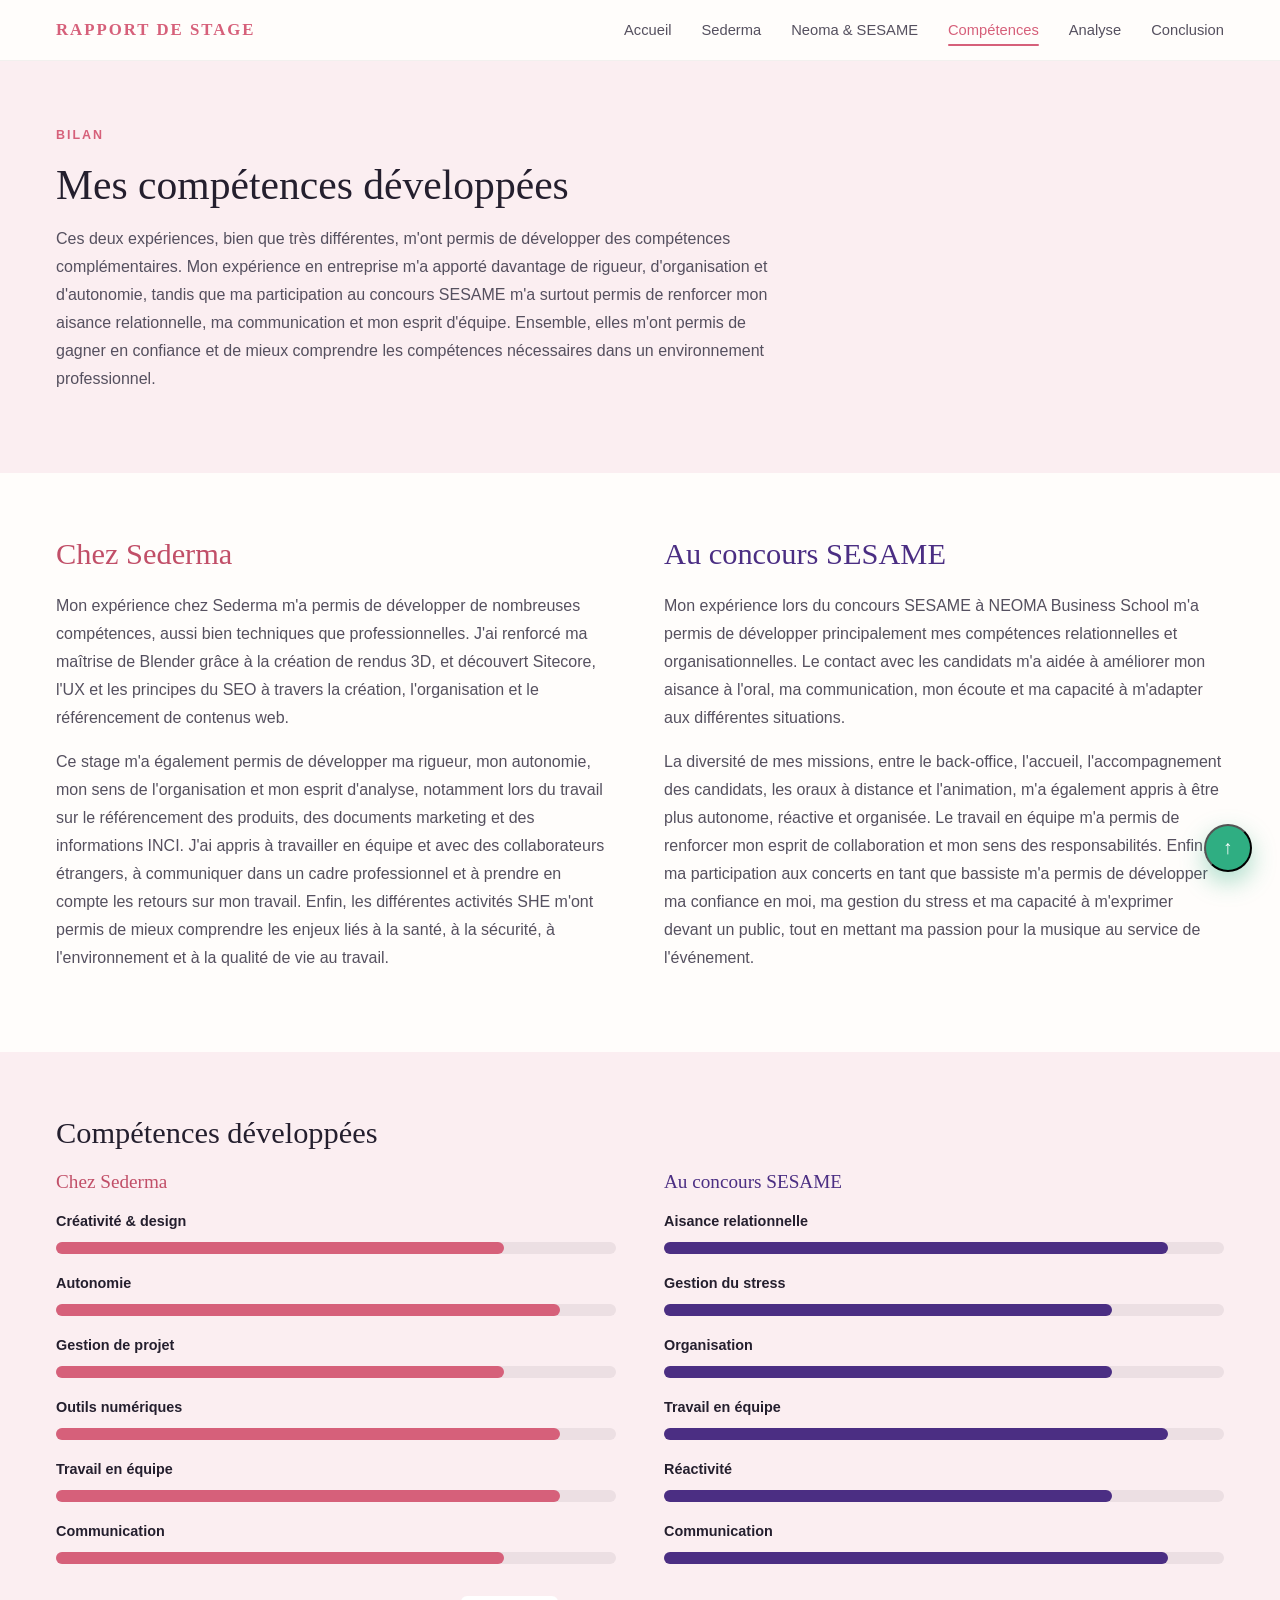
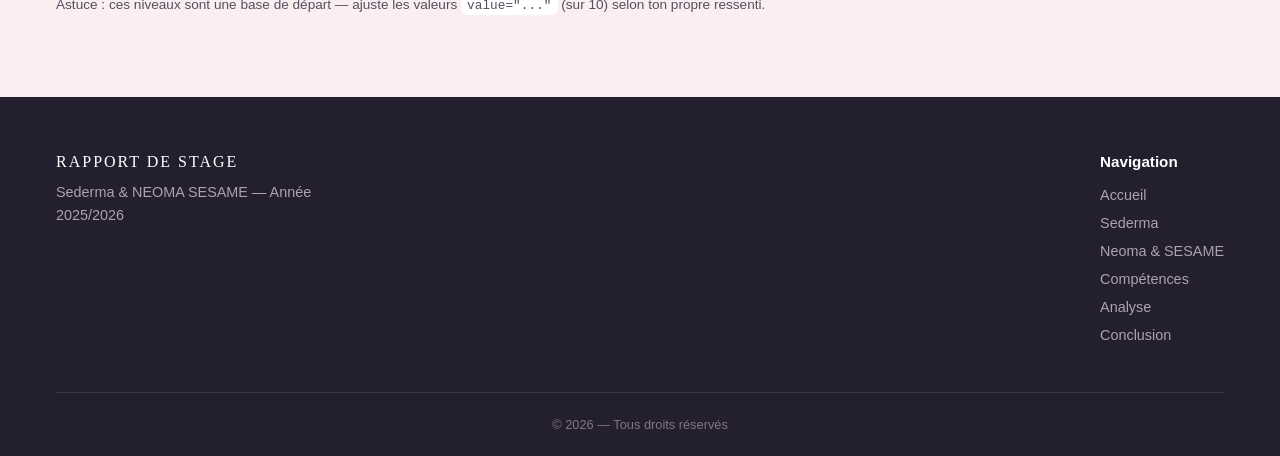
==== competences.html @ 7b4afe29 "Add files via upload" ====
<!DOCTYPE html>
<html lang="fr">
<head>
<meta charset="UTF-8">
<meta name="viewport" content="width=device-width, initial-scale=1.0">
<title>Compétences développées — Rapport de stage</title>
<link rel="preconnect" href="https://fonts.googleapis.com">
<link rel="preconnect" href="https://fonts.gstatic.com" crossorigin>
<link href="https://fonts.googleapis.com/css2?family=Caveat:wght@600&display=swap" rel="stylesheet">
<link rel="stylesheet" href="competences.css">
</head>
<body>

  <header>
    <p>Rapport de stage</p>
    <nav>
      <ul>
        <li><a href="index.html">Accueil</a></li>
        <li><a href="sederma.html">Sederma</a></li>
        <li><a href="neoma-sesame.html">Neoma &amp; SESAME</a></li>
        <li><a href="competences.html" aria-current="page">Compétences</a></li>
        <li><a href="analyse.html">Analyse</a></li>
        <li><a href="conclusion.html">Conclusion</a></li>
      </ul>
    </nav>
  </header>

  <main>

    <section id="intro">
      <p>BILAN</p>
      <h1>Mes compétences développées</h1>
      <p>
        Ces deux expériences, bien que très différentes, m'ont permis de
        développer des compétences complémentaires. Mon expérience en
        entreprise m'a apporté davantage de rigueur, d'organisation et
        d'autonomie, tandis que ma participation au concours SESAME m'a
        surtout permis de renforcer mon aisance relationnelle, ma
        communication et mon esprit d'équipe. Ensemble, elles m'ont permis
        de gagner en confiance et de mieux comprendre les compétences
        nécessaires dans un environnement professionnel.
      </p>
    </section>

    <section id="experiences">
      <article id="exp-sederma" class="reveal">
        <h2>Chez Sederma</h2>
        <p>
          Mon expérience chez Sederma m'a permis de développer de nombreuses
          compétences, aussi bien techniques que professionnelles. J'ai
          renforcé ma maîtrise de Blender grâce à la création de rendus 3D,
          et découvert Sitecore, l'UX et les principes du SEO à travers la
          création, l'organisation et le référencement de contenus web.
        </p>
        <p>
          Ce stage m'a également permis de développer ma rigueur, mon
          autonomie, mon sens de l'organisation et mon esprit d'analyse,
          notamment lors du travail sur le référencement des produits, des
          documents marketing et des informations INCI. J'ai appris à
          travailler en équipe et avec des collaborateurs étrangers, à
          communiquer dans un cadre professionnel et à prendre en compte
          les retours sur mon travail. Enfin, les différentes activités SHE
          m'ont permis de mieux comprendre les enjeux liés à la santé, à la
          sécurité, à l'environnement et à la qualité de vie au travail.
        </p>
      </article>
      <article id="exp-sesame" class="reveal">
        <h2>Au concours SESAME</h2>
        <p>
          Mon expérience lors du concours SESAME à NEOMA Business School
          m'a permis de développer principalement mes compétences
          relationnelles et organisationnelles. Le contact avec les
          candidats m'a aidée à améliorer mon aisance à l'oral, ma
          communication, mon écoute et ma capacité à m'adapter aux
          différentes situations.
        </p>
        <p>
          La diversité de mes missions, entre le back-office, l'accueil,
          l'accompagnement des candidats, les oraux à distance et
          l'animation, m'a également appris à être plus autonome, réactive
          et organisée. Le travail en équipe m'a permis de renforcer mon
          esprit de collaboration et mon sens des responsabilités. Enfin, ma
          participation aux concerts en tant que bassiste m'a permis de
          développer ma confiance en moi, ma gestion du stress et ma
          capacité à m'exprimer devant un public, tout en mettant ma
          passion pour la musique au service de l'événement.
        </p>
      </article>
    </section>

    <section id="niveaux">
      <h2>Compétences développées</h2>
      <div class="skills-columns">
        <div class="reveal">
          <h3>Chez Sederma</h3>
          <ul class="skills">
            <li><label for="s1">Créativité &amp; design</label><progress id="s1" value="8" max="10"></progress></li>
            <li><label for="s2">Autonomie</label><progress id="s2" value="9" max="10"></progress></li>
            <li><label for="s3">Gestion de projet</label><progress id="s3" value="8" max="10"></progress></li>
            <li><label for="s4">Outils numériques</label><progress id="s4" value="9" max="10"></progress></li>
            <li><label for="s5">Travail en équipe</label><progress id="s5" value="9" max="10"></progress></li>
            <li><label for="s6">Communication</label><progress id="s6" value="8" max="10"></progress></li>
          </ul>
        </div>
        <div class="reveal">
          <h3>Au concours SESAME</h3>
          <ul class="skills skills-purple">
            <li><label for="s7">Aisance relationnelle</label><progress id="s7" value="9" max="10"></progress></li>
            <li><label for="s8">Gestion du stress</label><progress id="s8" value="8" max="10"></progress></li>
            <li><label for="s9">Organisation</label><progress id="s9" value="8" max="10"></progress></li>
            <li><label for="s10">Travail en équipe</label><progress id="s10" value="9" max="10"></progress></li>
            <li><label for="s11">Réactivité</label><progress id="s11" value="8" max="10"></progress></li>
            <li><label for="s12">Communication</label><progress id="s12" value="9" max="10"></progress></li>
          </ul>
        </div>
      </div>
      <p class="tip">Astuce : ces niveaux sont une base de départ — ajuste les valeurs <code>value="..."</code> (sur 10) selon ton propre ressenti.</p>
    </section>

  </main>

  <button aria-label="Retourner en haut de la page" onclick="window.scrollTo({top:0,behavior:'smooth'})">↑</button>

  <footer>
    <section>
      <p>Rapport de stage</p>
      <p>Sederma &amp; NEOMA SESAME — Année 2025/2026</p>
    </section>
    <nav>
      <h3>Navigation</h3>
      <ul>
        <li><a href="index.html">Accueil</a></li>
        <li><a href="sederma.html">Sederma</a></li>
        <li><a href="neoma-sesame.html">Neoma &amp; SESAME</a></li>
        <li><a href="competences.html">Compétences</a></li>
        <li><a href="analyse.html">Analyse</a></li>
        <li><a href="conclusion.html">Conclusion</a></li>
      </ul>
    </nav>
    <p>&copy; 2026 — Tous droits réservés</p>
  </footer>

  <script src="reveal.js" defer></script>
</body>
</html>
---- competences.css ----
:root{
  --pink: #d6607a; --pink-dark: #c14f68; --pink-pale: #fbeef1;
  --purple: #4b2e83; --green: #2fae82;
  --ink: #241f2e; --ink-soft: #55505f; --cream: #fffdfb;
  --font-display: 'Georgia', 'Iowan Old Style', serif;
  --font-body: -apple-system, BlinkMacSystemFont, 'Segoe UI', Roboto, sans-serif;
}
*{box-sizing:border-box; margin:0; padding:0;}
html{scroll-behavior:smooth;}
body{ font-family: var(--font-body); color: var(--ink); background: var(--cream); }
a{text-decoration:none; color:inherit;}
ul{list-style:none;}
button{font-family:inherit; cursor:pointer;}

header{
  display:flex; align-items:center; justify-content:space-between;
  padding: 20px 56px; background: var(--cream); position: sticky; top:0; z-index: 50;
  border-bottom: 1px solid rgba(0,0,0,0.05);
}
header > p{ font-family: var(--font-display); font-size: 1.05rem; letter-spacing: 2px; color: var(--pink); font-weight: 600; text-transform: uppercase; }
header nav ul{ display:flex; gap: 30px; font-size: 0.92rem; font-weight: 500; }
header nav a{ position: relative; color: var(--ink-soft); padding-bottom: 6px; transition: color .2s ease; }
header nav a:hover{ color: var(--pink); }
header nav a[aria-current="page"]{ color: var(--pink); }
header nav a[aria-current="page"]::after{
  content:""; position:absolute; left:0; right:0; bottom:-2px; height:2px; background: var(--pink); border-radius: 2px;
}

main > section{ padding: 64px 56px; }
main h1{ font-family: var(--font-display); font-size: 2.6rem; font-weight: 400; margin-bottom: 16px; }
main h2{ font-family: var(--font-display); font-size: 1.9rem; font-weight: 400; margin-bottom: 20px; }
main p{ color: var(--ink-soft); line-height: 1.75; margin-bottom: 16px; max-width: 720px; }
main section > p:first-child{ color: var(--pink); font-weight: 700; letter-spacing: 2px; font-size: 0.78rem; margin-bottom: 14px; }
main > section:nth-of-type(odd){ background: var(--pink-pale); }
main > section:nth-of-type(even){ background: var(--cream); }

#experiences{ display:grid; grid-template-columns: 1fr 1fr; gap: 48px; }
#exp-sederma h2{ color: var(--pink-dark); }
#exp-sesame h2{ color: var(--purple); }

.reveal{ opacity: 0; transform: translateY(26px); transition: opacity .7s ease, transform .7s ease; }
.reveal.in-view{ opacity: 1; transform: translateY(0); }
#exp-sesame.reveal{ transition-delay: .12s; }

.skills-columns{ display:grid; grid-template-columns: 1fr 1fr; gap: 48px; margin-top: 12px; }
.skills-columns h3{ font-family: var(--font-display); font-size: 1.2rem; font-weight: 400; margin-bottom: 20px; }
.skills-columns > div:first-child h3{ color: var(--pink-dark); }
.skills-columns > div:last-child h3{ color: var(--purple); }
.skills li{ margin-bottom: 20px; }
.skills label{ display:block; margin-bottom: 8px; font-weight: 600; font-size: 0.9rem; }
progress{ width: 100%; height: 12px; border-radius: 999px; border: none; }
progress::-webkit-progress-bar{ background: #ecdfe3; border-radius: 999px; }
progress::-webkit-progress-value{ background: var(--pink); border-radius: 999px; }
progress::-moz-progress-bar{ background: var(--pink); border-radius: 999px; }
.skills-purple progress::-webkit-progress-value{ background: var(--purple); }
.skills-purple progress::-moz-progress-bar{ background: var(--purple); }
.tip{ margin-top: 8px; font-size: 0.85rem; }
.tip code{ background:#fff; padding: 2px 6px; border-radius: 6px; font-size: 0.8rem; }

body > button{
  position: fixed; bottom: 28px; right: 28px; width: 48px; height: 48px; border-radius: 50%;
  background: var(--green); color: #fff; display:flex; align-items:center; justify-content:center;
  font-size: 1.2rem; box-shadow: 0 10px 24px rgba(47,174,130,0.4); z-index: 60;
}

footer{
  background: var(--ink); color: #cfcad4; padding: 56px 56px 24px;
  display:flex; flex-wrap: wrap; justify-content: space-between; gap: 40px;
}
footer > section{ max-width: 320px; }
footer > section p:first-child{ font-family: var(--font-display); color: #fff; text-transform: uppercase; letter-spacing: 2px; margin-bottom: 10px; }
footer > section p:last-child{ font-size: 0.9rem; line-height: 1.6; color: #a9a3b2; }
footer h3{ color: #fff; font-size: 0.95rem; font-weight: 600; margin-bottom: 16px; }
footer nav ul{ display:flex; flex-direction: column; gap: 10px; }
footer nav a{ font-size: 0.9rem; color: #a9a3b2; }
footer nav a:hover{ color: var(--pink); }
footer address{ font-style: normal; }
footer address p{ font-size: 0.9rem; color: #a9a3b2; margin-bottom: 6px; }
footer > p{
  width: 100%; padding-top: 24px; margin-top: 8px; border-top: 1px solid rgba(255,255,255,0.1);
  text-align: center; font-size: 0.8rem; color: #7d7686;
}

@media (max-width: 980px){
  header{ padding: 16px 24px; }
  header nav{ display:none; }
  main > section{ padding: 48px 24px; }
  main h1{ font-size: 2rem; }
  #experiences, .skills-columns{ grid-template-columns: 1fr; }
  footer{ padding: 40px 24px 20px; }
}
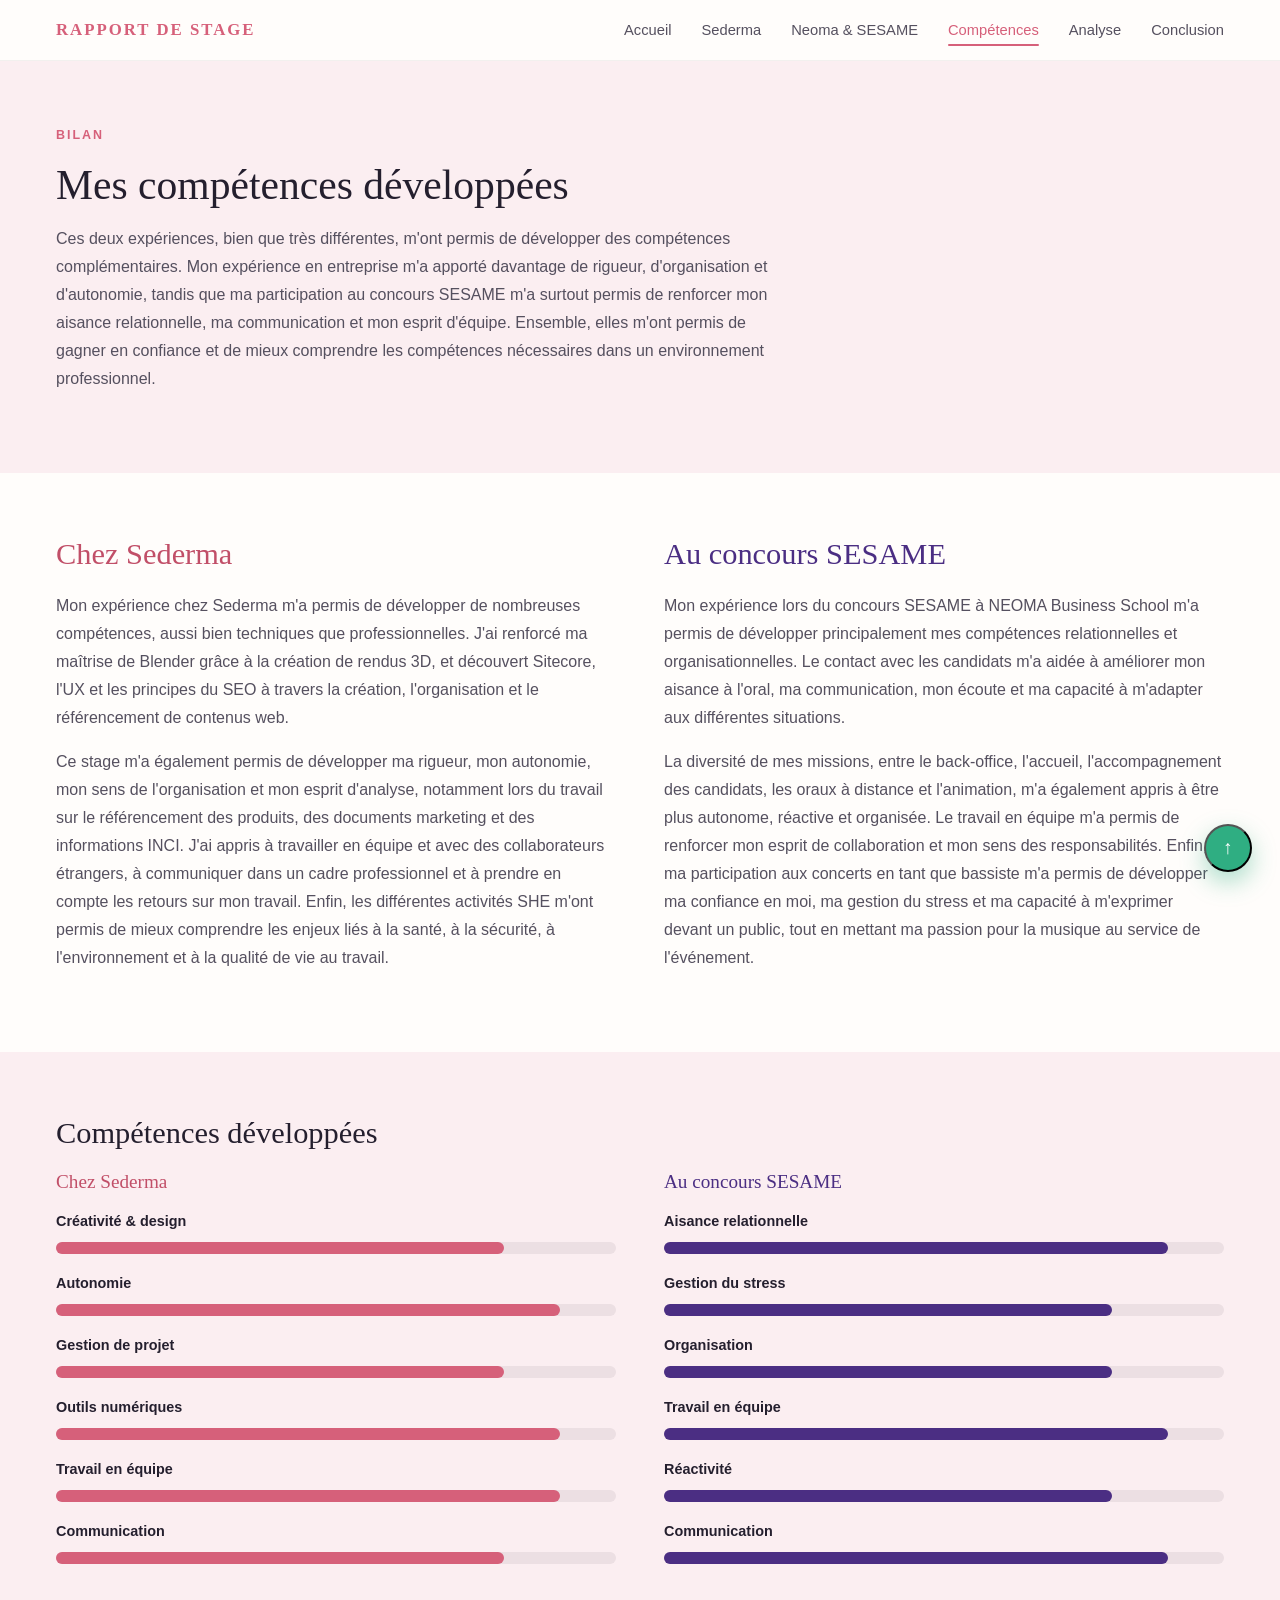
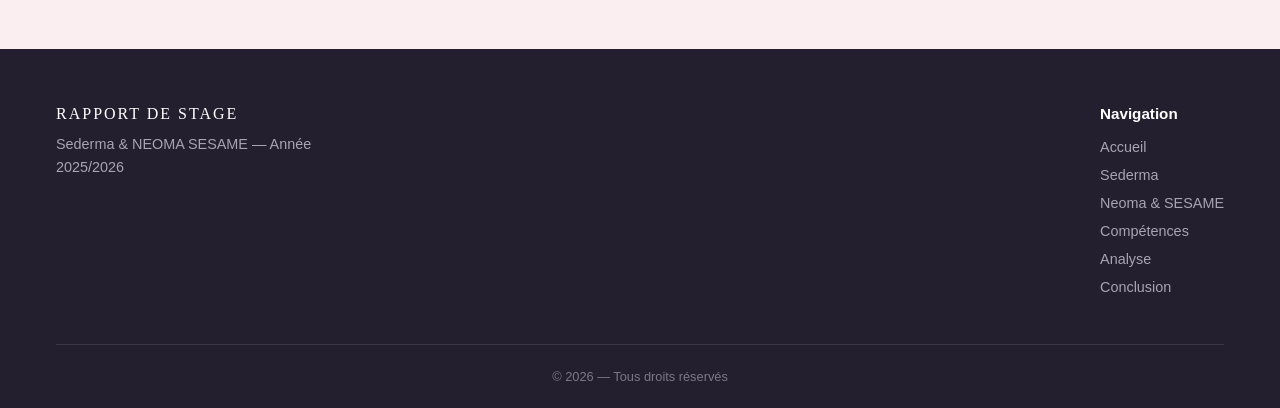
==== commit 905bc718: "Update competences.html" ====
--- a/competences.html
+++ b/competences.html
@@ -114,7 +114,7 @@
           </ul>
         </div>
       </div>
-      <p class="tip">Astuce : ces niveaux sont une base de départ — ajuste les valeurs <code>value="..."</code> (sur 10) selon ton propre ressenti.</p>
+      
     </section>
 
   </main>
